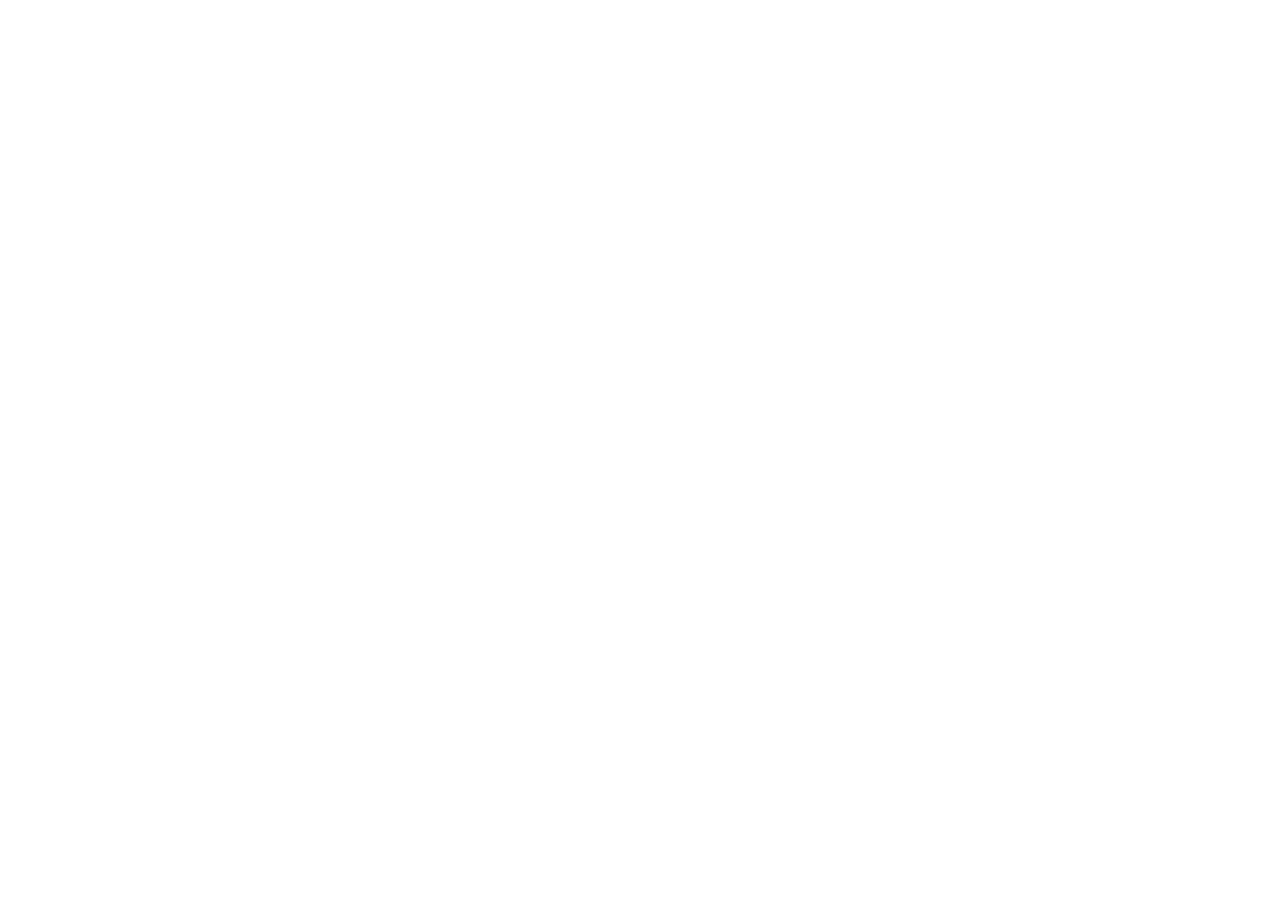
==== index.html @ 601cc95b "movi os arquivos de lugar" ====
<!DOCTYPE html>
<html lang="pt-BR">
<head>
  <meta charset="utf-8"/>
  <meta name="viewport" content="width=1280"/>
  <title>StudyMind — Dashboard</title>
  <link rel="stylesheet" href="css/base.css"/>
</head>
<body>
<div id="app" class="app"></div>
<div id="toast-container"></div>

<script src="js/shared.js"></script>
<script>
// ── Render ───────────────────────────────────────────────────
function render() {
  const s = State;
  const pending = s.tasks.filter(t => !t.done).length;

  document.getElementById('app').innerHTML = `
    ${buildSidebar('dashboard')}
    <div>
      ${buildTopbar('Workspace','Dashboard')}
      <main class="main page-enter">

        <!-- HERO -->
        <section class="hero">
          <div class="hero-inner">
            <div>
              <span class="hero-eyebrow">${icon('sparkles',12)} AI-powered personalized learning</span>
              <h1 class="hero-title">Your <b>Study Roadmap</b></h1>
              <p class="hero-sub">Today's plan is calibrated to your weakest topics from the last 7 days. Stay on the path — you're 8 days from your ENEM target.</p>
              <div class="row" style="gap:10px;margin-top:24px">
                <button class="btn btn--primary" onclick="showToast('Session started!')">
                  ${icon('play',14)} Start today's session
                </button>
                <a href="pages/roadmap.html" class="btn btn--secondary">
                  ${icon('route',14)} View full roadmap
                </a>
              </div>
            </div>
            <div class="hero-today-card">
              <div class="hero-today-label">${icon('sparkles',12)} Generated for today</div>
              <div style="font-size:14px;color:var(--fg-1);font-weight:500;margin-bottom:4px">3 focused tasks · ~2h 15m</div>
              <div style="font-size:12px;color:var(--fg-3);margin-bottom:14px">Tuned to your last 5 quiz results</div>
              ${['Algebra — Quadratic functions review|45m|ind','Chemistry — Stoichiometry drills|50m|em','Portuguese — Reading comprehension|40m|ind']
                .map(r => { const [t,m,c] = r.split('|'); return `<div class="hero-task-row"><span class="htdot htdot--${c}"></span><span style="flex:1;color:var(--fg-1)">${t}</span><span style="font-family:var(--font-mono);font-size:11px;color:var(--fg-4)">${m}</span></div>`; }).join('')}
            </div>
          </div>
        </section>

        <!-- STATS -->
        <section class="section">
          <div class="grid-stats">
            <div class="card stat card--hover">
              <div class="stat__head">
                <div class="stat__icon stat__icon--am">${icon('flame',16)}</div>
                <span class="stat__delta">↑ +3</span>
              </div>
              <div class="stat__label">Study streak</div>
              <div class="stat__value">12<span class="stat__value-unit"> days</span></div>
              <div class="stat__sub">Personal best: 18 days</div>
            </div>
            <div class="card stat card--hover">
              <div class="stat__head">
                <div class="stat__icon stat__icon--em">${icon('check-circle',16)}</div>
                <span class="stat__delta">↑ +22</span>
              </div>
              <div class="stat__label">Tasks completed</div>
              <div class="stat__value">148</div>
              <div class="stat__sub">This month · target 180</div>
            </div>
            <div class="card stat card--hover">
              <div class="stat__head">
                <div class="stat__icon">${icon('target',16)}</div>
                <span class="stat__delta">↑ +4.2%</span>
              </div>
              <div class="stat__label">Accuracy</div>
              <div class="stat__value">76<span class="stat__value-unit">%</span></div>
              <div class="stat__sub">Last 7 days, all subjects</div>
            </div>
            <div class="card stat card--hover">
              <div class="stat__head">
                <div class="stat__icon stat__icon--rs">${icon('alert',16)}</div>
                <span class="stat__delta stat__delta--down">↓ -8%</span>
              </div>
              <div class="stat__label">Weakest subject</div>
              <div class="stat__value" style="font-size:22px">Chem</div>
              <div class="stat__sub">Stoichiometry · 54% accuracy</div>
            </div>
          </div>
        </section>

        <!-- ROADMAP PREVIEW -->
        <section class="section">
          <div class="card card--padded">
            <div class="card__header">
              <div>
                <div class="card__title">${icon('route',16)} Roadmap progress</div>
                <div class="card__sub">By subject · ENEM 2026 prep · updated 2h ago</div>
              </div>
              <a href="pages/roadmap.html" class="btn btn--ghost btn--sm">View all ${icon('arrow-right',12)}</a>
            </div>
            ${buildRoadmapRows(s.subjects)}
          </div>
        </section>

        <!-- PERF + BREAKDOWN -->
        <section class="section">
          <div class="grid-2">
            <div class="card card--padded">
              <div class="card__header">
                <div>
                  <div class="card__title">${icon('trending',16)} Performance over time</div>
                  <div class="card__sub">Last 7 days · accuracy & daily target completion</div>
                </div>
                <div class="row">
                  <button class="btn btn--secondary btn--sm">7d</button>
                  <button class="btn btn--ghost btn--sm">30d</button>
                  <button class="btn btn--ghost btn--sm">90d</button>
                </div>
              </div>
              <div style="height:220px;margin-top:8px">${buildPerfChart(s.performance.labels, s.performance.accuracy, s.performance.tasks)}</div>
              <div style="display:flex;gap:16px;margin-top:12px;padding-top:12px;border-top:1px solid var(--border-1)">
                <div style="display:flex;align-items:center;gap:6px;font-size:12px;color:var(--fg-3)"><span style="width:10px;height:10px;border-radius:3px;background:#818CF8;display:inline-block"></span>Accuracy %</div>
                <div style="display:flex;align-items:center;gap:6px;font-size:12px;color:var(--fg-3)"><span style="width:10px;height:10px;border-radius:3px;background:#34D399;display:inline-block"></span>Daily target %</div>
              </div>
            </div>
            <div class="card card--padded">
              <div class="card__header">
                <div>
                  <div class="card__title">${icon('bar-chart',16)} Accuracy by subject</div>
                  <div class="card__sub">Rolling 30-day average</div>
                </div>
              </div>
              <div style="display:flex;flex-direction:column;gap:10px">${buildSubjectBreakdown(s.subjects)}</div>
            </div>
          </div>
        </section>

        <!-- TASKS + AI -->
        <section class="section">
          <div class="grid-2">
            <div class="card card--padded">
              <div class="card__header">
                <div>
                  <div class="card__title">${icon('check-square',16)} Today's tasks</div>
                  <div class="card__sub">${pending} pending · ${s.tasks.length - pending} done</div>
                </div>
                <a href="pages/tasks.html" class="btn btn--secondary btn--sm">${icon('arrow-right',12)} See all</a>
              </div>
              <div id="task-list"></div>
            </div>
            <div class="card ai-panel card--padded">
              <div class="card__header">
                <div>
                  <div class="card__title" style="color:var(--fg-1)">${icon('sparkles',16)} AI insights</div>
                  <div class="card__sub">Generated from your last 7 days of activity</div>
                </div>
                <button class="btn btn--ghost btn--sm" onclick="showToast('Insights refreshed!')">Refresh ${icon('refresh-cw',12)}</button>
              </div>
              ${[
                { ico:'alert', text:'Focus more on Algebra — quadratic functions accuracy dropped to 58%.', meta:'Detected from 3 quizzes', action:'Open practice set' },
                { ico:'rotate-ccw', text:'Review Chemistry basics — stoichiometry needs a refresher.', meta:'Last reviewed 14 days ago', action:'Start review' },
                { ico:'zap', text:"You're 27% faster on Biology this week. Push the topic.", meta:'Trend: 7-day window', action:'Add advanced drills' },
              ].map(m => `
                <div class="ai-msg">
                  <div class="ai-msg__icon">${icon(m.ico,14)}</div>
                  <div class="ai-msg__body">
                    <div class="ai-msg__text">${m.text}</div>
                    <div class="ai-msg__meta"><b>StudyMind AI</b> · ${m.meta}</div>
                    <a class="ai-msg__action" onclick="showToast('Opening: ${m.action}')">${m.action} ${icon('arrow-right',12)}</a>
                  </div>
                </div>`).join('')}
            </div>
          </div>
        </section>

        ${buildTechStrip()}
      </main>
    </div>`;

  renderTasks();
}

function renderTasks() {
  const pLabel = { high:'High', med:'Medium', low:'Low' };
  const tasks = State.tasks.slice(0, 5);
  document.getElementById('task-list').innerHTML = tasks.map(t => `
    <div class="task${t.done ? ' task--done':''}" onclick="toggleTask(${t.id})">
      <div class="task__check">${icon('check',10)}</div>
      <div>
        <div class="task__title">${t.title}</div>
        <div class="task__sub">${t.sub}</div>
      </div>
      <span class="badge badge--${t.priority === 'high' ? 'rose' : t.priority === 'med' ? 'amber' : 'muted'}">${pLabel[t.priority]}</span>
      <div class="task__time">${t.time}</div>
    </div>`).join('');
}

function toggleTask(id) {
  const t = State.tasks.find(t => t.id === id);
  if (t) {
    t.done = !t.done;
    showToast(t.done ? 'Task completed!' : 'Task reopened');
    renderTasks();
  }
}

render();
</script>

<style>
.hero {
  border-radius: var(--r-3xl); padding: 32px; position: relative; overflow: hidden;
  border: 1px solid rgba(99,102,241,0.18);
  background: radial-gradient(600px 300px at 100% 0%, rgba(99,102,241,0.18), transparent 60%),
              radial-gradient(500px 280px at 0% 100%, rgba(16,185,129,0.10), transparent 60%),
              linear-gradient(180deg,#141B33 0%,#0F1626 100%);
  box-shadow: var(--shadow-lg), var(--inner-card);
}
.hero::after {
  content:""; position:absolute; inset:0;
  background-image: var(--pattern-dots); background-size: var(--pattern-dots-size);
  opacity:0.5; pointer-events:none;
  mask-image: radial-gradient(ellipse at top right, black 0%, transparent 70%);
}
.hero-inner { position:relative; z-index:1; display:grid; grid-template-columns:1.4fr 1fr; gap:32px; align-items:center; }
.hero-eyebrow {
  display:inline-flex; align-items:center; gap:8px;
  font-size:12px; font-weight:500; color:var(--indigo-200);
  background:rgba(99,102,241,0.12); border:1px solid rgba(99,102,241,0.25);
  padding:6px 12px; border-radius:var(--r-pill); margin-bottom:16px;
}
.hero-eyebrow .icon { width:12px; height:12px; }
.hero-title { font-size:38px; font-weight:600; letter-spacing:-0.025em; color:var(--fg-1); line-height:1.1; margin:0 0 12px; }
.hero-title b { background:linear-gradient(135deg,#818CF8 0%,#34D399 100%); -webkit-background-clip:text; background-clip:text; color:transparent; }
.hero-sub { font-size:15px; color:var(--fg-3); max-width:500px; }
.hero-today-card {
  background:rgba(11,15,26,0.55); backdrop-filter:blur(12px);
  border:1px solid var(--border-2); border-radius:var(--r-xl); padding:18px; position:relative;
}
.hero-today-label { display:flex; align-items:center; gap:8px; font-size:11px; font-weight:600; letter-spacing:0.1em; text-transform:uppercase; color:var(--indigo-400); margin-bottom:12px; }
.hero-today-label .icon { width:12px; height:12px; }
.hero-task-row { display:flex; align-items:center; gap:10px; padding:10px 12px; border-radius:10px; background:rgba(255,255,255,0.02); border:1px solid var(--border-1); font-size:13px; margin-bottom:6px; }
.hero-task-row:last-child { margin-bottom:0; }
.htdot { width:6px; height:6px; border-radius:50%; flex-shrink:0; }
.htdot--ind { background:var(--indigo-500); box-shadow:0 0 8px var(--indigo-glow); }
.htdot--em  { background:var(--emerald-500); box-shadow:0 0 8px var(--emerald-glow); }
</style>
</body>
</html>
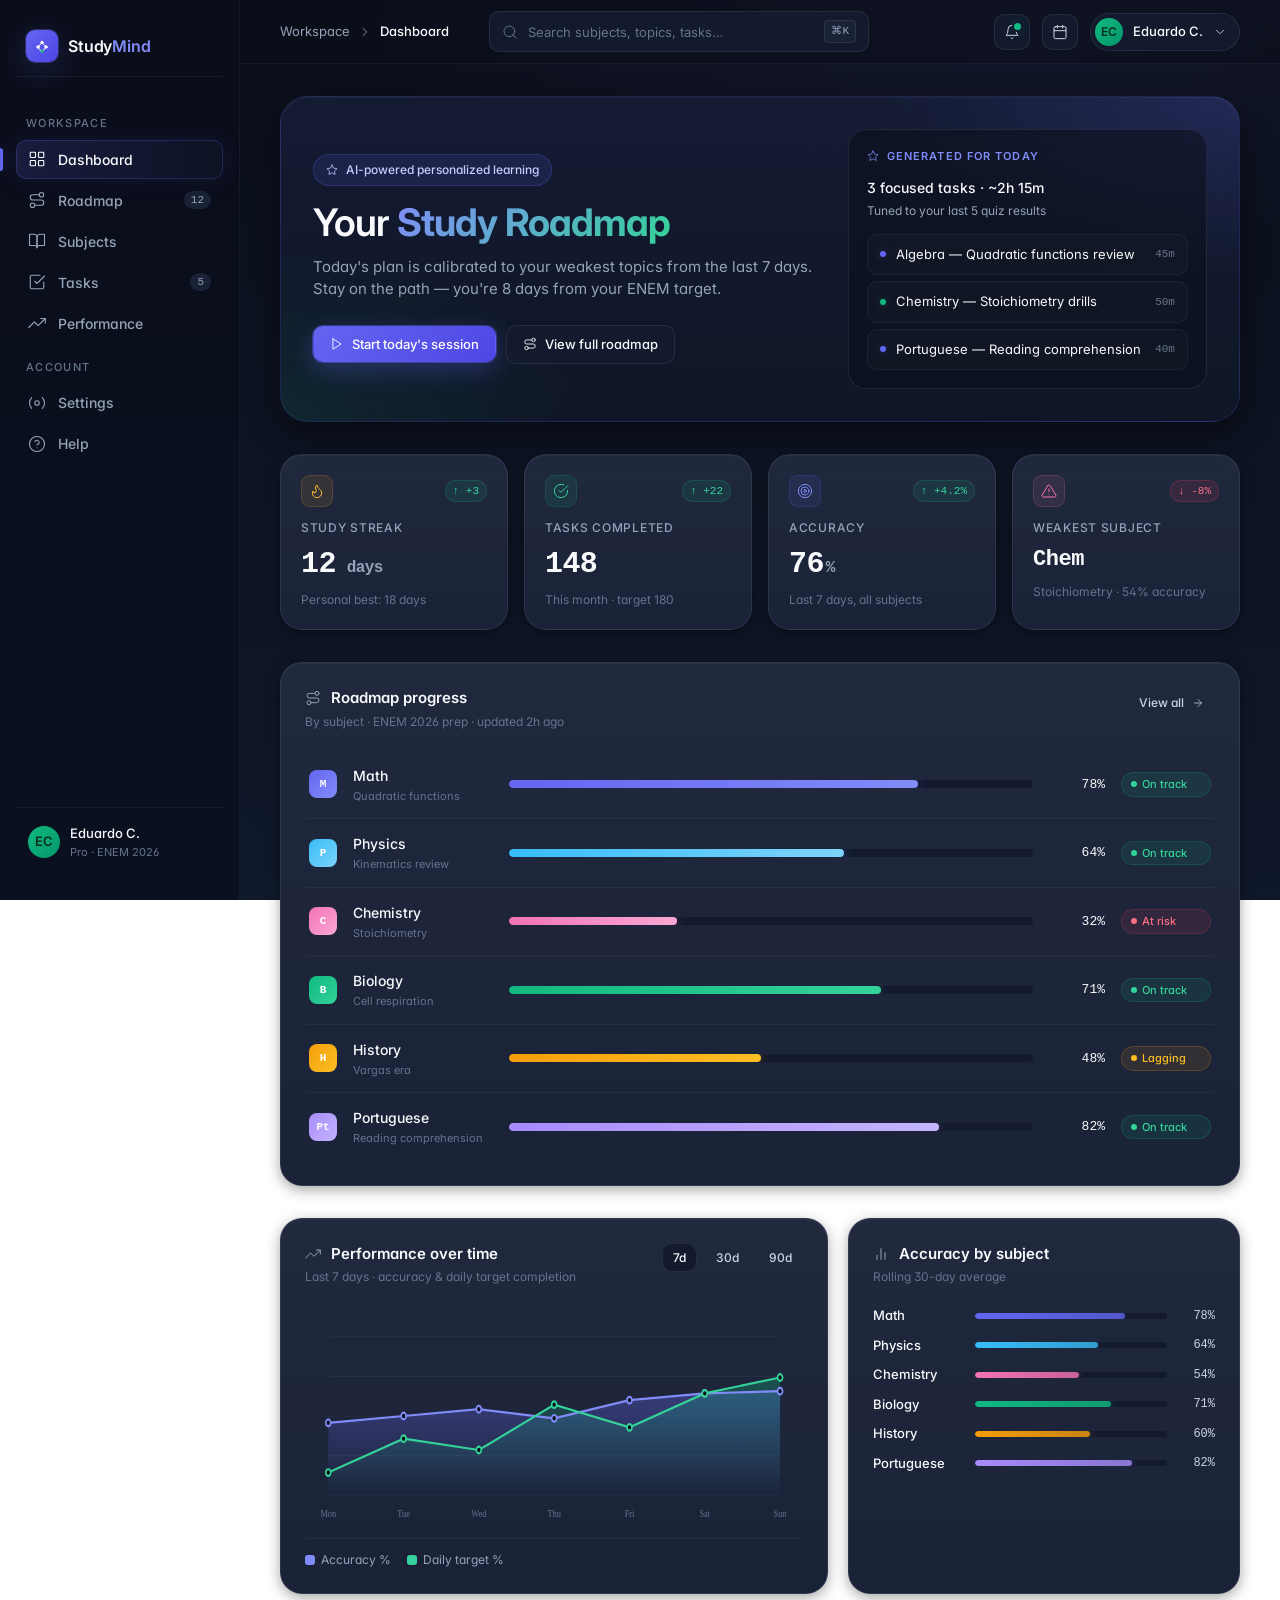
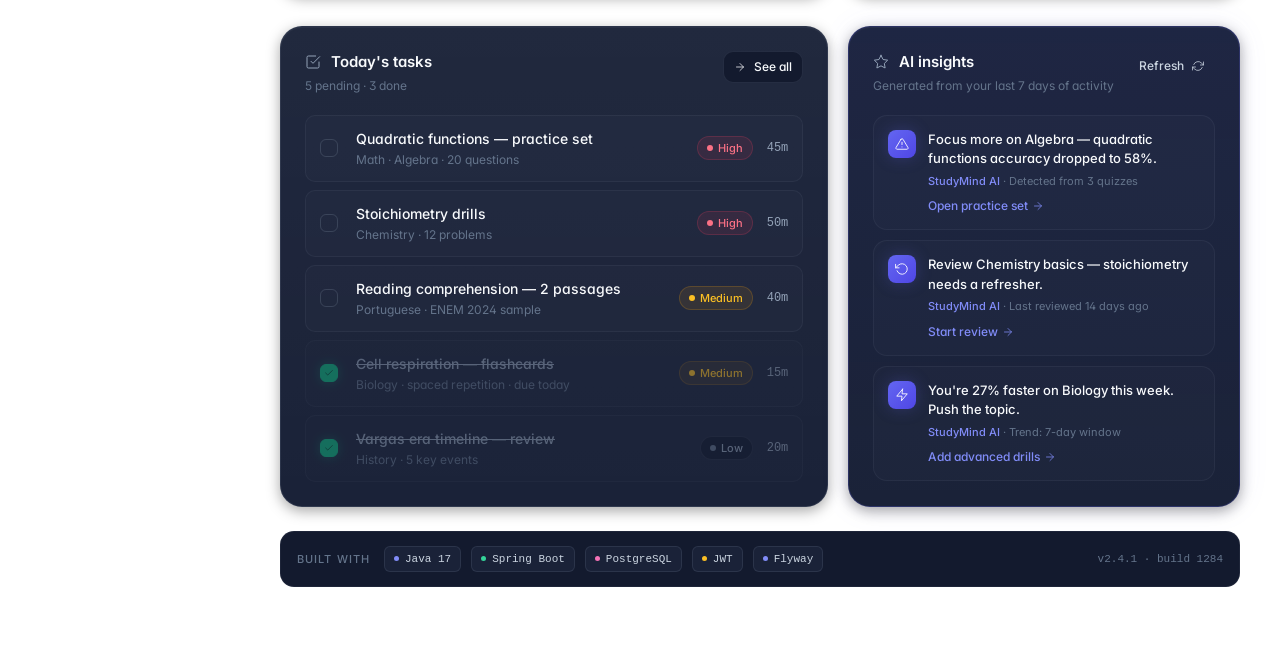
==== commit e24a5d9f: "deixei responsivo" ====
--- a/index.html
+++ b/index.html
@@ -2,9 +2,10 @@
 <html lang="pt-BR">
 <head>
   <meta charset="utf-8"/>
-  <meta name="viewport" content="width=1280"/>
+  <meta name="viewport" content="width=device-width, initial-scale=1.0"/>
   <title>StudyMind — Dashboard</title>
   <link rel="stylesheet" href="css/base.css"/>
+  <link rel="stylesheet" href="css/responsive.css"/>
 </head>
 <body>
 <div id="app" class="app"></div>
@@ -208,6 +209,7 @@
 }
 
 render();
+initDrawer();
 </script>
 
 <style>
--- a/css/base.css
+++ b/css/base.css
@@ -0,0 +1,608 @@
+@import "./tokens.css";
+
+*, *::before, *::after { box-sizing: border-box; margin: 0; padding: 0; }
+
+html, body {
+  background: var(--grad-page);
+  background-attachment: fixed;
+  min-height: 100vh;
+  color: var(--fg-2);
+  font-family: var(--font-sans);
+  font-size: var(--fs-base);
+  line-height: var(--lh-normal);
+  -webkit-font-smoothing: antialiased;
+  font-feature-settings: "cv11","ss01";
+}
+
+/* ── App shell ─────────────────────────────────────────── */
+.app {
+  display: grid;
+  grid-template-columns: 240px 1fr;
+  min-height: 100vh;
+}
+
+/* ── Sidebar ────────────────────────────────────────────── */
+.sidebar {
+  background: linear-gradient(180deg, #0A0E1A 0%, #0B1020 100%);
+  border-right: 1px solid var(--border-1);
+  padding: var(--sp-6) var(--sp-4);
+  display: flex;
+  flex-direction: column;
+  gap: var(--sp-6);
+  position: sticky;
+  top: 0;
+  height: 100vh;
+  overflow-y: auto;
+  scrollbar-width: none;
+}
+.sidebar::-webkit-scrollbar { display: none; }
+
+.sidebar__logo {
+  display: flex;
+  align-items: center;
+  gap: 10px;
+  padding: 6px 10px 14px;
+  border-bottom: 1px solid var(--border-1);
+}
+.sidebar__logo-mark {
+  width: 32px; height: 32px;
+  border-radius: 9px;
+  background: var(--grad-indigo);
+  display: grid; place-items: center;
+  box-shadow: var(--glow-indigo);
+  flex-shrink: 0;
+}
+.sidebar__logo-text {
+  font-weight: 600;
+  color: var(--fg-1);
+  font-size: 16px;
+  letter-spacing: -0.01em;
+}
+.sidebar__logo-text span { color: var(--indigo-400); }
+
+.nav { display: flex; flex-direction: column; gap: 2px; }
+.nav__section-label {
+  font-size: 11px;
+  font-weight: 500;
+  letter-spacing: 0.12em;
+  color: var(--fg-4);
+  text-transform: uppercase;
+  padding: 14px 10px 6px;
+}
+.nav__item {
+  display: flex;
+  align-items: center;
+  gap: 12px;
+  padding: 9px 12px;
+  border-radius: var(--r-md);
+  color: var(--fg-3);
+  font-size: var(--fs-base);
+  font-weight: 500;
+  cursor: pointer;
+  transition: all var(--dur-base) var(--ease-out);
+  text-decoration: none;
+  position: relative;
+  user-select: none;
+}
+.nav__item:hover { background: rgba(99,102,241,0.06); color: var(--fg-1); }
+.nav__item.active {
+  background: linear-gradient(90deg, rgba(99,102,241,0.16) 0%, rgba(99,102,241,0.04) 100%);
+  color: var(--fg-1);
+  box-shadow: inset 0 0 0 1px rgba(99,102,241,0.25), 0 0 24px rgba(99,102,241,0.10);
+}
+.nav__item.active::before {
+  content: "";
+  position: absolute; left: -16px; top: 8px; bottom: 8px;
+  width: 3px; border-radius: 0 3px 3px 0;
+  background: var(--indigo-500);
+  box-shadow: 0 0 12px var(--indigo-glow);
+}
+.nav__item .icon { width: 18px; height: 18px; flex-shrink: 0; }
+.nav__badge {
+  margin-left: auto;
+  font-family: var(--font-mono);
+  font-size: 11px;
+  background: var(--bg-4);
+  color: var(--fg-3);
+  padding: 1px 7px;
+  border-radius: var(--r-pill);
+}
+
+.sidebar__footer {
+  margin-top: auto;
+  padding: var(--sp-4) 12px;
+  border-top: 1px solid var(--border-1);
+  display: flex;
+  align-items: center;
+  gap: 10px;
+}
+.sidebar__avatar {
+  width: 32px; height: 32px;
+  border-radius: var(--r-pill);
+  background: var(--grad-emerald);
+  display: grid; place-items: center;
+  font-weight: 600; color: #042F1F; font-size: 13px;
+  flex-shrink: 0;
+}
+.sidebar__user-name { font-size: 13px; color: var(--fg-1); font-weight: 500; }
+.sidebar__user-plan { font-size: 11px; color: var(--fg-4); }
+
+/* ── Topbar ─────────────────────────────────────────────── */
+.topbar {
+  position: sticky; top: 0; z-index: 100;
+  height: 64px;
+  display: flex;
+  align-items: center;
+  gap: var(--sp-4);
+  padding: 0 var(--sp-10);
+  background: rgba(11,15,26,0.55);
+  backdrop-filter: blur(16px);
+  -webkit-backdrop-filter: blur(16px);
+  border-bottom: 1px solid var(--border-1);
+}
+.topbar__breadcrumb {
+  font-size: var(--fs-sm);
+  color: var(--fg-3);
+  display: flex; align-items: center; gap: 8px;
+}
+.topbar__breadcrumb b { color: var(--fg-1); font-weight: 500; }
+.topbar__search {
+  flex: 1; max-width: 380px;
+  margin-left: var(--sp-6);
+  display: flex; align-items: center; gap: 10px;
+  padding: 8px 12px;
+  background: var(--bg-3);
+  border: 1px solid var(--border-2);
+  border-radius: var(--r-md);
+  color: var(--fg-4);
+  font-size: var(--fs-sm);
+  transition: all var(--dur-base) var(--ease-out);
+}
+.topbar__search:focus-within {
+  border-color: var(--indigo-500);
+  box-shadow: 0 0 0 3px var(--indigo-glow);
+}
+.topbar__search input {
+  background: transparent; border: 0; outline: 0;
+  color: var(--fg-1); font-size: var(--fs-sm); flex: 1;
+  font-family: inherit;
+}
+.topbar__search input::placeholder { color: var(--fg-4); }
+.topbar__search .icon { width: 16px; height: 16px; color: var(--fg-4); }
+.topbar__actions { margin-left: auto; display: flex; align-items: center; gap: 12px; }
+.topbar__icon-btn {
+  width: 36px; height: 36px;
+  display: grid; place-items: center;
+  background: var(--bg-3);
+  border: 1px solid var(--border-2);
+  border-radius: var(--r-md);
+  color: var(--fg-2);
+  cursor: pointer;
+  transition: all var(--dur-base) var(--ease-out);
+  position: relative;
+}
+.topbar__icon-btn:hover { background: var(--bg-4); border-color: var(--border-3); color: var(--fg-1); }
+.topbar__icon-btn .icon { width: 16px; height: 16px; }
+.notif-dot {
+  position: absolute; top: 8px; right: 8px;
+  width: 7px; height: 7px;
+  border-radius: var(--r-pill);
+  background: var(--emerald-500);
+  box-shadow: 0 0 0 2px var(--bg-3), 0 0 8px var(--emerald-glow);
+}
+.topbar__user {
+  display: flex; align-items: center; gap: 10px;
+  padding: 4px 12px 4px 4px;
+  background: var(--bg-3);
+  border: 1px solid var(--border-2);
+  border-radius: var(--r-pill);
+  cursor: pointer;
+  transition: all var(--dur-base) var(--ease-out);
+}
+.topbar__user:hover { background: var(--bg-4); border-color: var(--border-3); }
+.topbar__user-avatar {
+  width: 28px; height: 28px; border-radius: var(--r-pill);
+  background: var(--grad-emerald);
+  display: grid; place-items: center;
+  color: #042F1F; font-weight: 600; font-size: 12px;
+}
+.topbar__user-name { font-size: var(--fs-sm); color: var(--fg-1); font-weight: 500; }
+
+/* ── Main content ───────────────────────────────────────── */
+.main {
+  padding: var(--sp-8) var(--sp-10) 80px;
+  max-width: 1320px;
+  width: 100%;
+  margin: 0 auto;
+}
+
+/* ── Card primitive ─────────────────────────────────────── */
+.card {
+  background: var(--bg-4);
+  background-image: var(--grad-card);
+  border: 1px solid var(--border-2);
+  border-radius: var(--r-2xl);
+  box-shadow: var(--shadow-md), var(--inner-card);
+  transition: all var(--dur-base) var(--ease-out);
+}
+.card--padded { padding: var(--sp-6); }
+.card--hover:hover { border-color: var(--border-3); box-shadow: var(--shadow-lg), var(--inner-card); }
+.card__header {
+  display: flex; align-items: flex-start;
+  justify-content: space-between;
+  margin-bottom: var(--sp-5);
+}
+.card__title {
+  font-size: var(--fs-md);
+  font-weight: 600;
+  color: var(--fg-1);
+  display: flex; align-items: center; gap: 10px;
+}
+.card__title .icon { width: 16px; height: 16px; color: var(--fg-3); }
+.card__sub { font-size: var(--fs-xs); color: var(--fg-4); margin-top: 3px; }
+
+/* ── Buttons ────────────────────────────────────────────── */
+.btn {
+  display: inline-flex; align-items: center; gap: 8px;
+  padding: 9px 16px;
+  font-size: var(--fs-sm); font-weight: 500;
+  border-radius: var(--r-md);
+  border: 1px solid transparent;
+  cursor: pointer;
+  font-family: inherit;
+  transition: all var(--dur-base) var(--ease-out);
+  text-decoration: none;
+  white-space: nowrap;
+}
+.btn .icon { width: 14px; height: 14px; }
+.btn--primary {
+  background: var(--grad-indigo); color: #fff;
+  box-shadow: 0 0 0 1px rgba(99,102,241,0.4), 0 8px 24px rgba(99,102,241,0.30);
+}
+.btn--primary:hover { box-shadow: 0 0 0 1px rgba(99,102,241,0.5), 0 8px 32px rgba(99,102,241,0.45); }
+.btn--secondary { background: var(--bg-3); color: var(--fg-1); border-color: var(--border-2); }
+.btn--secondary:hover { background: var(--bg-4); border-color: var(--border-3); }
+.btn--ghost { background: transparent; color: var(--fg-2); }
+.btn--ghost:hover { background: var(--bg-3); color: var(--fg-1); }
+.btn--danger { background: rgba(239,68,68,0.12); color: #FB7185; border-color: rgba(239,68,68,0.25); }
+.btn--danger:hover { background: rgba(239,68,68,0.20); }
+.btn--sm { padding: 6px 10px; font-size: var(--fs-xs); }
+.btn--sm .icon { width: 12px; height: 12px; }
+.btn--icon { padding: 8px; }
+
+/* ── Badge / pill ───────────────────────────────────────── */
+.badge {
+  display: inline-flex; align-items: center; gap: 5px;
+  font-size: 11px; font-weight: 500;
+  padding: 3px 9px; border-radius: var(--r-pill);
+}
+.badge::before { content:""; width:6px; height:6px; border-radius:50%; }
+.badge--indigo  { color: var(--indigo-400); background: rgba(99,102,241,0.10); border: 1px solid rgba(99,102,241,0.20); }
+.badge--indigo::before  { background: var(--indigo-400); }
+.badge--emerald { color: var(--emerald-400); background: rgba(16,185,129,0.10); border: 1px solid rgba(16,185,129,0.20); }
+.badge--emerald::before { background: var(--emerald-400); }
+.badge--amber   { color: #FBBF24; background: rgba(245,158,11,0.10); border: 1px solid rgba(245,158,11,0.20); }
+.badge--amber::before   { background: #FBBF24; }
+.badge--rose    { color: #FB7185; background: rgba(244,63,94,0.10); border: 1px solid rgba(244,63,94,0.20); }
+.badge--rose::before    { background: #FB7185; }
+.badge--sky     { color: #7DD3FC; background: rgba(56,189,248,0.10); border: 1px solid rgba(56,189,248,0.20); }
+.badge--violet  { color: #C4B5FD; background: rgba(167,139,250,0.10); border: 1px solid rgba(167,139,250,0.20); }
+.badge--muted   { color: var(--fg-3); background: var(--bg-3); border: 1px solid var(--border-2); }
+.badge--muted::before { background: var(--fg-4); }
+
+/* ── Form elements ──────────────────────────────────────── */
+.form-group { display: flex; flex-direction: column; gap: 6px; }
+.form-label { font-size: var(--fs-xs); font-weight: 500; color: var(--fg-3); letter-spacing: var(--tracking-caps); text-transform: uppercase; }
+.form-input {
+  padding: 10px 14px;
+  background: var(--bg-3);
+  border: 1px solid var(--border-2);
+  border-radius: var(--r-md);
+  color: var(--fg-1);
+  font-size: var(--fs-base);
+  font-family: inherit;
+  outline: none;
+  transition: all var(--dur-base) var(--ease-out);
+  width: 100%;
+}
+.form-input::placeholder { color: var(--fg-4); }
+.form-input:focus { border-color: var(--indigo-500); box-shadow: 0 0 0 3px rgba(99,102,241,0.18); }
+.form-input:disabled { opacity: 0.5; cursor: not-allowed; }
+select.form-input { cursor: pointer; }
+select.form-input option { background: var(--bg-3); }
+
+/* ── Section ────────────────────────────────────────────── */
+.section { margin-top: var(--sp-8); }
+.section__head {
+  display: flex; align-items: flex-end;
+  justify-content: space-between;
+  margin-bottom: var(--sp-4);
+}
+.section__title {
+  font-size: 18px; font-weight: 600;
+  color: var(--fg-1); letter-spacing: -0.01em;
+  display: flex; align-items: center; gap: 10px;
+}
+.section__title .icon { width: 16px; height: 16px; color: var(--fg-3); }
+.section__sub { font-size: var(--fs-sm); color: var(--fg-4); margin-top: 2px; }
+
+/* ── Grid helpers ───────────────────────────────────────── */
+.grid-2  { display: grid; grid-template-columns: 1.4fr 1fr;      gap: 20px; }
+.grid-2e { display: grid; grid-template-columns: 1fr 1fr;         gap: 20px; }
+.grid-3  { display: grid; grid-template-columns: repeat(3,1fr);   gap: 20px; }
+.grid-4  { display: grid; grid-template-columns: repeat(4,1fr);   gap: 16px; }
+.grid-stats { display: grid; grid-template-columns: repeat(4,1fr); gap: 16px; }
+
+/* ── Stat card ──────────────────────────────────────────── */
+.stat { padding: 20px; display: flex; flex-direction: column; gap: 12px; }
+.stat__head { display: flex; align-items: center; justify-content: space-between; }
+.stat__icon {
+  width: 32px; height: 32px;
+  display: grid; place-items: center;
+  border-radius: 9px;
+  background: rgba(99,102,241,0.10);
+  color: var(--indigo-400);
+  border: 1px solid rgba(99,102,241,0.18);
+}
+.stat__icon .icon { width: 16px; height: 16px; }
+.stat__icon--em { background: rgba(16,185,129,0.10); color: var(--emerald-400); border-color: rgba(16,185,129,0.18); }
+.stat__icon--am { background: rgba(245,158,11,0.10); color: #FBBF24; border-color: rgba(245,158,11,0.18); }
+.stat__icon--rs { background: rgba(244,114,182,0.10); color: #F472B6; border-color: rgba(244,114,182,0.18); }
+.stat__icon--sky{ background: rgba(56,189,248,0.10); color: #7DD3FC; border-color: rgba(56,189,248,0.18); }
+.stat__delta {
+  display: inline-flex; align-items: center; gap: 4px;
+  font-family: var(--font-mono); font-size: 11px; font-weight: 500;
+  color: var(--emerald-400);
+  padding: 2px 7px; border-radius: var(--r-pill);
+  background: rgba(16,185,129,0.10);
+  border: 1px solid rgba(16,185,129,0.20);
+}
+.stat__delta--down { color: #FB7185; background: rgba(244,63,94,0.10); border-color: rgba(244,63,94,0.20); }
+.stat__label { font-size: var(--fs-xs); font-weight: 500; color: var(--fg-3); text-transform: uppercase; letter-spacing: 0.06em; }
+.stat__value { font-family: var(--font-mono); font-size: 30px; font-weight: 600; color: var(--fg-1); letter-spacing: -0.02em; line-height: 1; }
+.stat__value-unit { font-size: 16px; color: var(--fg-3); margin-left: 2px; }
+.stat__sub { font-size: var(--fs-xs); color: var(--fg-4); }
+
+/* ── Progress bar ───────────────────────────────────────── */
+.progress-bar {
+  height: 8px; background: var(--bg-3);
+  border-radius: var(--r-pill); overflow: hidden;
+  position: relative;
+}
+.progress-bar__fill {
+  position: absolute; inset: 0;
+  border-radius: var(--r-pill);
+  background: var(--grad-indigo);
+  transition: width 600ms var(--ease-out);
+}
+
+/* ── Roadmap rows ───────────────────────────────────────── */
+.roadmap__row {
+  display: grid;
+  grid-template-columns: 28px 140px 1fr 56px 90px;
+  align-items: center;
+  gap: 16px;
+  padding: 14px 4px;
+  border-bottom: 1px solid var(--border-1);
+  transition: background var(--dur-base) var(--ease-out);
+}
+.roadmap__row:last-child { border-bottom: 0; }
+.roadmap__row:hover { background: rgba(255,255,255,0.015); border-radius: var(--r-md); }
+.roadmap__icon {
+  width: 28px; height: 28px; border-radius: 8px;
+  display: grid; place-items: center;
+  font-family: var(--font-mono); font-weight: 600; font-size: 11px; color: #fff;
+  flex-shrink: 0;
+}
+.roadmap__name  { color: var(--fg-1); font-size: var(--fs-base); font-weight: 500; }
+.roadmap__topic { color: var(--fg-4); font-size: 11px; margin-top: 2px; }
+.roadmap__pct   { font-family: var(--font-mono); font-size: var(--fs-sm); color: var(--fg-1); font-weight: 500; text-align: right; }
+
+/* ── Subject bar ─────────────────────────────────────────── */
+.subj-row  { display: flex; align-items: center; gap: 12px; font-size: var(--fs-sm); }
+.subj-name { color: var(--fg-1); width: 90px; font-weight: 500; }
+.subj-bar  { flex: 1; height: 6px; border-radius: var(--r-pill); background: var(--bg-3); overflow: hidden; }
+.subj-bar i{ display: block; height: 100%; border-radius: var(--r-pill); transition: width 700ms var(--ease-out); }
+.subj-pct  { font-family: var(--font-mono); font-size: var(--fs-xs); color: var(--fg-2); width: 36px; text-align: right; }
+
+/* ── AI panel ───────────────────────────────────────────── */
+.ai-panel {
+  position: relative;
+  background: linear-gradient(180deg, rgba(99,102,241,0.06) 0%, rgba(11,15,26,0) 100%), var(--bg-4);
+  border: 1px solid rgba(99,102,241,0.22);
+  box-shadow: var(--shadow-md), var(--inner-card), 0 0 32px rgba(99,102,241,0.08);
+}
+.ai-msg {
+  display: flex; gap: 12px;
+  padding: 14px;
+  border: 1px solid var(--border-1);
+  border-radius: var(--r-lg);
+  background: rgba(255,255,255,0.015);
+  margin-bottom: 10px;
+}
+.ai-msg:last-child { margin-bottom: 0; }
+.ai-msg__icon {
+  width: 28px; height: 28px; flex-shrink: 0;
+  border-radius: 8px;
+  display: grid; place-items: center;
+  background: var(--grad-indigo);
+  box-shadow: 0 0 16px rgba(99,102,241,0.25);
+  color: #fff;
+}
+.ai-msg__icon .icon { width: 14px; height: 14px; }
+.ai-msg__body { flex: 1; }
+.ai-msg__text { color: var(--fg-1); font-size: var(--fs-sm); font-weight: 500; line-height: 1.5; }
+.ai-msg__meta { color: var(--fg-4); font-size: 11px; margin-top: 4px; }
+.ai-msg__meta b { color: var(--indigo-400); font-weight: 500; }
+.ai-msg__action {
+  font-size: var(--fs-xs); color: var(--indigo-400);
+  text-decoration: none;
+  display: inline-flex; align-items: center; gap: 4px;
+  margin-top: 8px; font-weight: 500; cursor: pointer;
+}
+.ai-msg__action:hover { color: var(--indigo-200); }
+.ai-msg__action .icon { width: 12px; height: 12px; }
+
+/* ── Task item ───────────────────────────────────────────── */
+.task {
+  display: grid;
+  grid-template-columns: 22px 1fr auto auto;
+  align-items: center;
+  gap: 14px;
+  padding: 12px 14px;
+  border-radius: var(--r-md);
+  border: 1px solid var(--border-1);
+  background: rgba(255,255,255,0.015);
+  margin-bottom: 8px;
+  transition: all var(--dur-base) var(--ease-out);
+  cursor: pointer;
+}
+.task:last-child { margin-bottom: 0; }
+.task:hover { border-color: var(--border-3); background: rgba(255,255,255,0.025); }
+.task--done { opacity: 0.5; }
+.task--done .task__title { text-decoration: line-through; color: var(--fg-3); }
+.task__check {
+  width: 18px; height: 18px; border-radius: 6px;
+  border: 1.5px solid var(--border-3);
+  display: grid; place-items: center;
+  transition: all var(--dur-fast) var(--ease-out);
+  flex-shrink: 0;
+}
+.task--done .task__check {
+  background: var(--emerald-500);
+  border-color: var(--emerald-500);
+  box-shadow: 0 0 12px var(--emerald-glow);
+}
+.task__check .icon { width: 10px; height: 10px; color: #042F1F; display: none; }
+.task--done .task__check .icon { display: block; }
+.task__title { color: var(--fg-1); font-size: var(--fs-base); font-weight: 500; }
+.task__sub   { color: var(--fg-4); font-size: var(--fs-xs); margin-top: 2px; }
+.task__time  { font-family: var(--font-mono); font-size: var(--fs-xs); color: var(--fg-3); }
+
+/* ── Tech strip ─────────────────────────────────────────── */
+.tech-strip {
+  display: flex; align-items: center; gap: 10px; flex-wrap: wrap;
+  padding: 14px 16px;
+  border-radius: var(--r-lg);
+  background: var(--bg-3);
+  border: 1px solid var(--border-1);
+  margin-top: var(--sp-6);
+}
+.tech-strip__label { font-size: 11px; color: var(--fg-4); text-transform: uppercase; letter-spacing: 0.1em; font-weight: 500; margin-right: 4px; }
+.tech-badge {
+  display: inline-flex; align-items: center; gap: 6px;
+  font-family: var(--font-mono); font-size: 11px; font-weight: 500;
+  padding: 4px 9px; border-radius: 6px;
+  background: var(--bg-4); border: 1px solid var(--border-2); color: var(--fg-2);
+}
+.tech-badge .bdot { width: 5px; height: 5px; border-radius: 50%; background: var(--indigo-400); }
+.tech-badge--em .bdot { background: var(--emerald-400); }
+.tech-badge--am .bdot { background: #FBBF24; }
+.tech-badge--rs .bdot { background: #F472B6; }
+
+/* ── Empty state ─────────────────────────────────────────── */
+.empty-state {
+  display: flex; flex-direction: column; align-items: center;
+  justify-content: center; gap: 12px;
+  padding: 48px 24px;
+  color: var(--fg-4);
+  text-align: center;
+}
+.empty-state .icon { width: 32px; height: 32px; opacity: 0.4; }
+.empty-state p { font-size: var(--fs-sm); }
+
+/* ── Toast ───────────────────────────────────────────────── */
+#toast-container {
+  position: fixed; bottom: 24px; right: 24px;
+  display: flex; flex-direction: column; gap: 10px;
+  z-index: 9999; pointer-events: none;
+}
+.toast {
+  display: flex; align-items: center; gap: 10px;
+  padding: 12px 16px;
+  background: var(--bg-5);
+  border: 1px solid var(--border-2);
+  border-radius: var(--r-lg);
+  box-shadow: var(--shadow-lg);
+  font-size: var(--fs-sm); color: var(--fg-1);
+  pointer-events: all;
+  animation: toastIn var(--dur-base) var(--ease-out);
+  min-width: 240px;
+}
+.toast--success { border-color: rgba(16,185,129,0.30); }
+.toast--error   { border-color: rgba(239,68,68,0.30); }
+.toast .icon { width: 16px; height: 16px; flex-shrink: 0; }
+@keyframes toastIn {
+  from { opacity: 0; transform: translateY(8px); }
+  to   { opacity: 1; transform: translateY(0); }
+}
+
+/* ── Modal ───────────────────────────────────────────────── */
+.modal-overlay {
+  position: fixed; inset: 0; z-index: 500;
+  background: rgba(7,10,18,0.75);
+  backdrop-filter: blur(6px);
+  display: flex; align-items: center; justify-content: center;
+  padding: 20px;
+  opacity: 0; pointer-events: none;
+  transition: opacity var(--dur-base) var(--ease-out);
+}
+.modal-overlay.open { opacity: 1; pointer-events: all; }
+.modal {
+  background: var(--bg-4);
+  border: 1px solid var(--border-2);
+  border-radius: var(--r-2xl);
+  box-shadow: var(--shadow-xl), var(--inner-card);
+  width: 100%; max-width: 480px;
+  padding: var(--sp-8);
+  transform: scale(0.96);
+  transition: transform var(--dur-base) var(--ease-out);
+}
+.modal-overlay.open .modal { transform: scale(1); }
+.modal__header {
+  display: flex; align-items: center; justify-content: space-between;
+  margin-bottom: var(--sp-6);
+}
+.modal__title { font-size: var(--fs-xl); font-weight: 600; color: var(--fg-1); letter-spacing: var(--tracking-tight); }
+.modal__close {
+  width: 32px; height: 32px;
+  display: grid; place-items: center;
+  background: var(--bg-3); border: 1px solid var(--border-2);
+  border-radius: var(--r-md); cursor: pointer; color: var(--fg-3);
+  transition: all var(--dur-base) var(--ease-out);
+}
+.modal__close:hover { background: var(--bg-5); color: var(--fg-1); }
+.modal__close .icon { width: 14px; height: 14px; }
+.modal__footer { display: flex; justify-content: flex-end; gap: 10px; margin-top: var(--sp-8); }
+
+/* ── Kbd ─────────────────────────────────────────────────── */
+.kbd {
+  font-family: var(--font-mono); font-size: 11px;
+  padding: 2px 6px; border-radius: 4px;
+  background: var(--bg-4); border: 1px solid var(--border-2); color: var(--fg-3);
+}
+
+/* ── Utility ─────────────────────────────────────────────── */
+.row    { display: flex; align-items: center; gap: 8px; }
+.col    { display: flex; flex-direction: column; gap: 8px; }
+.spacer { flex: 1; }
+.divider{ height: 1px; background: var(--border-1); margin: var(--sp-4) 0; }
+.text-muted { color: var(--fg-4); }
+.text-sm    { font-size: var(--fs-sm); }
+.mono       { font-family: var(--font-mono); }
+
+/* ── Lucide icon base ────────────────────────────────────── */
+.icon {
+  stroke: currentColor; fill: none;
+  stroke-width: 1.5; stroke-linecap: round; stroke-linejoin: round;
+  display: inline-block; flex-shrink: 0;
+}
+
+/* ── Page-level fade in ──────────────────────────────────── */
+.page-enter {
+  animation: fadeUp 300ms var(--ease-out) both;
+}
+@keyframes fadeUp {
+  from { opacity: 0; transform: translateY(12px); }
+  to   { opacity: 1; transform: translateY(0); }
+}
--- a/css/responsive.css
+++ b/css/responsive.css
@@ -0,0 +1,298 @@
+/* ═══════════════════════════════════════════════════════════
+   responsive.css — StudyMind responsive breakpoints
+   Breakpoints: 1100 | 900 | 768 | 480 | 360
+   ═══════════════════════════════════════════════════════════ */
+
+/* ── Hamburger button (hidden on desktop) ───────────────── */
+.topbar__hamburger {
+  display: none;
+  width: 36px; height: 36px;
+  align-items: center; justify-content: center;
+  background: var(--bg-3);
+  border: 1px solid var(--border-2);
+  border-radius: var(--r-md);
+  color: var(--fg-2);
+  cursor: pointer;
+  flex-shrink: 0;
+  transition: all var(--dur-base) var(--ease-out);
+}
+.topbar__hamburger:hover {
+  background: var(--bg-4);
+  border-color: var(--border-3);
+  color: var(--fg-1);
+}
+.topbar__hamburger .icon { width: 18px; height: 18px; }
+
+/* Overlay (hidden on desktop) */
+.sidebar-overlay { display: none; }
+
+/* ══════════════════════════════════════════════════════════
+   ≤1100px — Tablet landscape
+   ══════════════════════════════════════════════════════════ */
+@media (max-width: 1100px) {
+  .main {
+    padding: var(--sp-6) var(--sp-8) 60px;
+  }
+  .grid-4,
+  .grid-stats {
+    grid-template-columns: repeat(2, 1fr);
+  }
+}
+
+/* ══════════════════════════════════════════════════════════
+   ≤900px — Tablet portrait (sidebar drawer)
+   ══════════════════════════════════════════════════════════ */
+@media (max-width: 900px) {
+  /* App shell: single column, sidebar out of flow */
+  .app {
+    grid-template-columns: 1fr;
+  }
+
+  /* Sidebar becomes fixed off-canvas drawer */
+  .sidebar {
+    position: fixed;
+    left: 0; top: 0; bottom: 0;
+    z-index: 200;
+    width: 260px;
+    height: 100dvh;
+    transform: translateX(-100%);
+    transition: transform var(--dur-slow) var(--ease-out);
+  }
+  .sidebar.open {
+    transform: translateX(0);
+    box-shadow: var(--shadow-xl);
+  }
+
+  /* Dark overlay behind the drawer */
+  .sidebar-overlay {
+    display: block;
+    position: fixed; inset: 0;
+    background: rgba(7, 10, 18, 0.75);
+    backdrop-filter: blur(4px);
+    -webkit-backdrop-filter: blur(4px);
+    z-index: 199;
+    opacity: 0;
+    pointer-events: none;
+    transition: opacity var(--dur-base) var(--ease-out);
+  }
+  .sidebar-overlay.open {
+    opacity: 1;
+    pointer-events: all;
+  }
+
+  /* Hamburger visible */
+  .topbar__hamburger {
+    display: flex;
+  }
+
+  .topbar {
+    padding: 0 var(--sp-6);
+  }
+
+  .main {
+    padding: var(--sp-5) var(--sp-6) 60px;
+  }
+
+  /* Two-column grids collapse to single */
+  .grid-2,
+  .grid-2e {
+    grid-template-columns: 1fr;
+  }
+
+  /* Three-column grids → 2 */
+  .grid-3 {
+    grid-template-columns: repeat(2, 1fr);
+  }
+
+  /* Subjects layout stack */
+  .subj-layout {
+    grid-template-columns: 1fr !important;
+  }
+
+  /* Section head wraps on narrow screens */
+  .section__head {
+    flex-wrap: wrap;
+    gap: var(--sp-3);
+  }
+}
+
+/* ══════════════════════════════════════════════════════════
+   ≤768px — Tablet
+   ══════════════════════════════════════════════════════════ */
+@media (max-width: 768px) {
+  .grid-4,
+  .grid-stats {
+    grid-template-columns: repeat(2, 1fr);
+  }
+
+  .grid-3 {
+    grid-template-columns: repeat(2, 1fr);
+  }
+
+  .main {
+    padding: var(--sp-4) var(--sp-5) 60px;
+  }
+
+  .topbar {
+    padding: 0 var(--sp-5);
+    gap: var(--sp-3);
+  }
+
+  .topbar__search {
+    max-width: 220px;
+  }
+
+  /* Hide secondary topbar actions (bell, calendar) */
+  .topbar__icon-btn {
+    display: none;
+  }
+
+  /* Hero: stack vertically */
+  .hero-inner {
+    grid-template-columns: 1fr !important;
+  }
+
+  .hero-title {
+    font-size: 30px !important;
+  }
+
+  /* Roadmap timeline: horizontal scroll */
+  .rm-timeline-scroll {
+    overflow-x: auto;
+    -webkit-overflow-scrolling: touch;
+  }
+  .rm-grid,
+  .rm-subject-row {
+    min-width: 680px;
+  }
+
+  /* Filter bar: stack vertically */
+  .filter-bar {
+    flex-direction: column;
+    align-items: flex-start;
+    gap: 12px;
+  }
+}
+
+/* ══════════════════════════════════════════════════════════
+   ≤480px — Mobile large
+   ══════════════════════════════════════════════════════════ */
+@media (max-width: 480px) {
+  .grid-4,
+  .grid-stats,
+  .grid-3,
+  .grid-2,
+  .grid-2e {
+    grid-template-columns: 1fr;
+  }
+
+  .main {
+    padding: var(--sp-4) 16px 60px;
+  }
+
+  .topbar {
+    padding: 0 16px;
+    gap: var(--sp-2);
+  }
+
+  /* Only hamburger + user visible */
+  .topbar__breadcrumb,
+  .topbar__search {
+    display: none;
+  }
+
+  /* Hero */
+  .hero {
+    padding: 20px 16px !important;
+  }
+  .hero-inner {
+    gap: 20px !important;
+  }
+  .hero-title {
+    font-size: 26px !important;
+  }
+  .hero-sub {
+    font-size: 13px !important;
+  }
+  .hero-today-card {
+    display: none;
+  }
+
+  /* Section headings */
+  .section__title {
+    font-size: 16px;
+  }
+
+  /* Stat values: reduce slightly */
+  .stat__value {
+    font-size: 24px;
+  }
+
+  /* Roadmap rows: drop progress bar from grid */
+  .roadmap__row {
+    grid-template-columns: 28px 1fr 56px 90px;
+    gap: 10px;
+  }
+  .roadmap__row .progress-bar {
+    display: none;
+  }
+
+  /* Task items: drop time column */
+  .task {
+    grid-template-columns: 22px 1fr auto auto !important;
+  }
+  .task__time {
+    display: none;
+  }
+
+  /* Subjects layout */
+  .subj-layout {
+    grid-template-columns: 1fr !important;
+  }
+
+  /* Modal: full-width on mobile */
+  .modal {
+    padding: var(--sp-5);
+  }
+
+  /* Filter bar row: wrap selects */
+  .filter-bar > .row {
+    flex-wrap: wrap;
+  }
+}
+
+/* ══════════════════════════════════════════════════════════
+   ≤360px — Mobile small
+   ══════════════════════════════════════════════════════════ */
+@media (max-width: 360px) {
+  .main {
+    padding: 12px 12px 60px;
+  }
+
+  .topbar {
+    padding: 0 12px;
+  }
+
+  .hero {
+    padding: 16px 12px !important;
+  }
+  .hero-title {
+    font-size: 22px !important;
+  }
+
+  /* Stat */
+  .stat__value {
+    font-size: 20px;
+  }
+
+  /* Hide delta badges and nav counters */
+  .stat__delta,
+  .nav__badge {
+    display: none;
+  }
+
+  /* Smaller card padding */
+  .card--padded {
+    padding: var(--sp-4);
+  }
+}
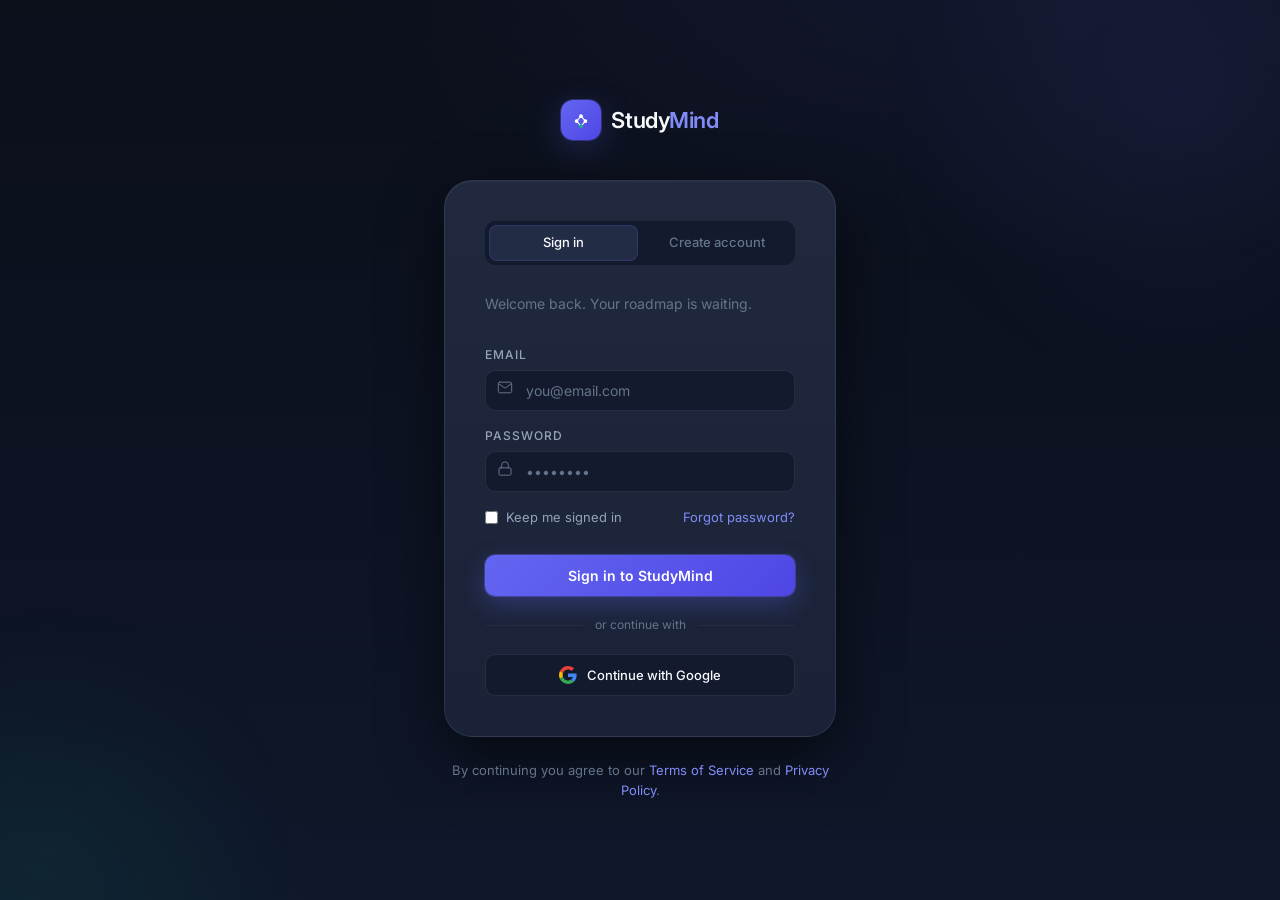
==== commit f96b34dc: "conectando com o bak" ====
--- a/index.html
+++ b/index.html
@@ -11,12 +11,53 @@
 <div id="app" class="app"></div>
 <div id="toast-container"></div>
 
+<script src="js/api.js"></script>
+<script src="js/auth.js"></script>
 <script src="js/shared.js"></script>
 <script>
+checkAuth();
+
 // ── Render ───────────────────────────────────────────────────
+// ── Dashboard data ──────────────────────────────────────────
+let _dashData   = null;
+let _recomData  = null;
+
 function render() {
   const s = State;
-  const pending = s.tasks.filter(t => !t.done).length;
+  const pending = s.tasks.filter(t => t.status !== 'CONCLUIDA' && t.status !== 'CANCELADA').length;
+
+  // Stats from dashboard API or fallback
+  const totalRespostas   = _dashData ? _dashData.totalRespostas   : '—';
+  const taxaAcerto       = _dashData ? Math.round(_dashData.taxaAcertoGeral * 100) + '%' : '—%';
+  const fraco            = _dashData && _dashData.topicosMaisFracos && _dashData.topicosMaisFracos[0]
+                             ? _dashData.topicosMaisFracos[0] : null;
+  const fracoNome        = fraco ? (fraco.topicoNome || fraco.nome || 'N/A') : '—';
+  const fracoMateria     = fraco ? (fraco.materiaNome || '') : '';
+  const fracoTaxa        = fraco ? Math.round((fraco.taxaAcerto || 0) * 100) + '%' : '—';
+
+  // AI insights from recommendation API or fallback
+  const motivacional = _recomData ? _recomData.mensagemMotivacional : '';
+  const dicas = _recomData && _recomData.dicasPraticas ? _recomData.dicasPraticas : [];
+  const prioritarios = _recomData && _recomData.topicosPrioritarios ? _recomData.topicosPrioritarios : [];
+
+  const aiInsights = [];
+  if (motivacional) {
+    aiInsights.push({ ico:'sparkles', text: motivacional, meta:'StudyMind AI · Motivação' });
+  }
+  prioritarios.slice(0, 2).forEach(t => {
+    aiInsights.push({ ico:'alert', text: `Priorize: ${t.topicoNome || t.nome} (${t.materiaNome || ''})`, meta:'Tópico prioritário' });
+  });
+  dicas.slice(0, 3 - aiInsights.length).forEach(d => {
+    aiInsights.push({ ico:'zap', text: d, meta:'Dica prática · StudyMind AI' });
+  });
+  // Fallback if no AI data
+  if (!aiInsights.length) {
+    aiInsights.push(
+      { ico:'alert',      text:'Focus on your weakest topics to boost accuracy.', meta:'StudyMind AI' },
+      { ico:'rotate-ccw', text:'Keep your study streak going — consistency is key.', meta:'StudyMind AI' },
+      { ico:'zap',        text:'Review completed tasks to consolidate learning.',   meta:'StudyMind AI' }
+    );
+  }
 
   document.getElementById('app').innerHTML = `
     ${buildSidebar('dashboard')}
@@ -30,7 +71,7 @@
             <div>
               <span class="hero-eyebrow">${icon('sparkles',12)} AI-powered personalized learning</span>
               <h1 class="hero-title">Your <b>Study Roadmap</b></h1>
-              <p class="hero-sub">Today's plan is calibrated to your weakest topics from the last 7 days. Stay on the path — you're 8 days from your ENEM target.</p>
+              <p class="hero-sub">Today's plan is calibrated to your weakest topics. Stay on the path — keep your streak alive!</p>
               <div class="row" style="gap:10px;margin-top:24px">
                 <button class="btn btn--primary" onclick="showToast('Session started!')">
                   ${icon('play',14)} Start today's session
@@ -42,10 +83,14 @@
             </div>
             <div class="hero-today-card">
               <div class="hero-today-label">${icon('sparkles',12)} Generated for today</div>
-              <div style="font-size:14px;color:var(--fg-1);font-weight:500;margin-bottom:4px">3 focused tasks · ~2h 15m</div>
-              <div style="font-size:12px;color:var(--fg-3);margin-bottom:14px">Tuned to your last 5 quiz results</div>
-              ${['Algebra — Quadratic functions review|45m|ind','Chemistry — Stoichiometry drills|50m|em','Portuguese — Reading comprehension|40m|ind']
-                .map(r => { const [t,m,c] = r.split('|'); return `<div class="hero-task-row"><span class="htdot htdot--${c}"></span><span style="flex:1;color:var(--fg-1)">${t}</span><span style="font-family:var(--font-mono);font-size:11px;color:var(--fg-4)">${m}</span></div>`; }).join('')}
+              <div style="font-size:14px;color:var(--fg-1);font-weight:500;margin-bottom:4px">${pending} pending tasks</div>
+              <div style="font-size:12px;color:var(--fg-3);margin-bottom:14px">Based on your performance data</div>
+              ${s.tasks.slice(0,3).map(t => `
+                <div class="hero-task-row">
+                  <span class="htdot htdot--ind"></span>
+                  <span style="flex:1;color:var(--fg-1)">${t.descricao || t.titulo || '—'}</span>
+                  <span style="font-family:var(--font-mono);font-size:11px;color:var(--fg-4)">${t.tipo || ''}</span>
+                </div>`).join('')}
             </div>
           </div>
         </section>
@@ -55,39 +100,35 @@
           <div class="grid-stats">
             <div class="card stat card--hover">
               <div class="stat__head">
-                <div class="stat__icon stat__icon--am">${icon('flame',16)}</div>
-                <span class="stat__delta">↑ +3</span>
-              </div>
-              <div class="stat__label">Study streak</div>
-              <div class="stat__value">12<span class="stat__value-unit"> days</span></div>
-              <div class="stat__sub">Personal best: 18 days</div>
-            </div>
-            <div class="card stat card--hover">
-              <div class="stat__head">
                 <div class="stat__icon stat__icon--em">${icon('check-circle',16)}</div>
-                <span class="stat__delta">↑ +22</span>
-              </div>
-              <div class="stat__label">Tasks completed</div>
-              <div class="stat__value">148</div>
-              <div class="stat__sub">This month · target 180</div>
+              </div>
+              <div class="stat__label">Total respostas</div>
+              <div class="stat__value">${totalRespostas}</div>
+              <div class="stat__sub">Todas as matérias</div>
             </div>
             <div class="card stat card--hover">
               <div class="stat__head">
                 <div class="stat__icon">${icon('target',16)}</div>
-                <span class="stat__delta">↑ +4.2%</span>
-              </div>
-              <div class="stat__label">Accuracy</div>
-              <div class="stat__value">76<span class="stat__value-unit">%</span></div>
-              <div class="stat__sub">Last 7 days, all subjects</div>
+              </div>
+              <div class="stat__label">Taxa de acerto</div>
+              <div class="stat__value">${taxaAcerto}</div>
+              <div class="stat__sub">Média geral</div>
+            </div>
+            <div class="card stat card--hover">
+              <div class="stat__head">
+                <div class="stat__icon stat__icon--am">${icon('check-square',16)}</div>
+              </div>
+              <div class="stat__label">Tarefas pendentes</div>
+              <div class="stat__value">${pending}</div>
+              <div class="stat__sub">${s.tasks.length} total</div>
             </div>
             <div class="card stat card--hover">
               <div class="stat__head">
                 <div class="stat__icon stat__icon--rs">${icon('alert',16)}</div>
-                <span class="stat__delta stat__delta--down">↓ -8%</span>
-              </div>
-              <div class="stat__label">Weakest subject</div>
-              <div class="stat__value" style="font-size:22px">Chem</div>
-              <div class="stat__sub">Stoichiometry · 54% accuracy</div>
+              </div>
+              <div class="stat__label">Tópico mais fraco</div>
+              <div class="stat__value" style="font-size:${fracoNome.length > 6 ? '16px' : '22px'}">${fracoNome}</div>
+              <div class="stat__sub">${fracoMateria} · ${fracoTaxa} acerto</div>
             </div>
           </div>
         </section>
@@ -98,11 +139,14 @@
             <div class="card__header">
               <div>
                 <div class="card__title">${icon('route',16)} Roadmap progress</div>
-                <div class="card__sub">By subject · ENEM 2026 prep · updated 2h ago</div>
+                <div class="card__sub">By subject · ENEM 2026 prep</div>
               </div>
               <a href="pages/roadmap.html" class="btn btn--ghost btn--sm">View all ${icon('arrow-right',12)}</a>
             </div>
-            ${buildRoadmapRows(s.subjects)}
+            ${buildRoadmapRows(s.subjects.length ? s.subjects : State.roadmap.map((r,i) => ({
+              id:i, name:r.subject, color:'#6366F1', color2:'#818CF8',
+              init:r.subject[0], accuracy:r.pct, status:'track', topic:r.current, pct:r.pct
+            })))}
           </div>
         </section>
 
@@ -131,7 +175,7 @@
               <div class="card__header">
                 <div>
                   <div class="card__title">${icon('bar-chart',16)} Accuracy by subject</div>
-                  <div class="card__sub">Rolling 30-day average</div>
+                  <div class="card__sub">Based on diagnostics</div>
                 </div>
               </div>
               <div style="display:flex;flex-direction:column;gap:10px">${buildSubjectBreakdown(s.subjects)}</div>
@@ -146,7 +190,7 @@
               <div class="card__header">
                 <div>
                   <div class="card__title">${icon('check-square',16)} Today's tasks</div>
-                  <div class="card__sub">${pending} pending · ${s.tasks.length - pending} done</div>
+                  <div class="card__sub">${pending} pending · ${s.tasks.filter(t=>t.status==='CONCLUIDA').length} done</div>
                 </div>
                 <a href="pages/tasks.html" class="btn btn--secondary btn--sm">${icon('arrow-right',12)} See all</a>
               </div>
@@ -156,23 +200,20 @@
               <div class="card__header">
                 <div>
                   <div class="card__title" style="color:var(--fg-1)">${icon('sparkles',16)} AI insights</div>
-                  <div class="card__sub">Generated from your last 7 days of activity</div>
-                </div>
-                <button class="btn btn--ghost btn--sm" onclick="showToast('Insights refreshed!')">Refresh ${icon('refresh-cw',12)}</button>
-              </div>
-              ${[
-                { ico:'alert', text:'Focus more on Algebra — quadratic functions accuracy dropped to 58%.', meta:'Detected from 3 quizzes', action:'Open practice set' },
-                { ico:'rotate-ccw', text:'Review Chemistry basics — stoichiometry needs a refresher.', meta:'Last reviewed 14 days ago', action:'Start review' },
-                { ico:'zap', text:"You're 27% faster on Biology this week. Push the topic.", meta:'Trend: 7-day window', action:'Add advanced drills' },
-              ].map(m => `
-                <div class="ai-msg">
-                  <div class="ai-msg__icon">${icon(m.ico,14)}</div>
-                  <div class="ai-msg__body">
-                    <div class="ai-msg__text">${m.text}</div>
-                    <div class="ai-msg__meta"><b>StudyMind AI</b> · ${m.meta}</div>
-                    <a class="ai-msg__action" onclick="showToast('Opening: ${m.action}')">${m.action} ${icon('arrow-right',12)}</a>
-                  </div>
-                </div>`).join('')}
+                  <div class="card__sub">Generated from your performance data</div>
+                </div>
+                <button class="btn btn--ghost btn--sm" onclick="loadAI()">Refresh ${icon('refresh-cw',12)}</button>
+              </div>
+              <div id="ai-panel-content">
+                ${aiInsights.map(m => `
+                  <div class="ai-msg">
+                    <div class="ai-msg__icon">${icon(m.ico,14)}</div>
+                    <div class="ai-msg__body">
+                      <div class="ai-msg__text">${m.text}</div>
+                      <div class="ai-msg__meta"><b>StudyMind AI</b> · ${m.meta}</div>
+                    </div>
+                  </div>`).join('')}
+              </div>
             </div>
           </div>
         </section>
@@ -185,31 +226,86 @@
 }
 
 function renderTasks() {
-  const pLabel = { high:'High', med:'Medium', low:'Low' };
   const tasks = State.tasks.slice(0, 5);
-  document.getElementById('task-list').innerHTML = tasks.map(t => `
-    <div class="task${t.done ? ' task--done':''}" onclick="toggleTask(${t.id})">
+  const el = document.getElementById('task-list');
+  if (!el) return;
+  if (!tasks.length) {
+    el.innerHTML = `<div class="empty-state">${icon('check-square',32)}<p>Nenhuma tarefa encontrada</p></div>`;
+    return;
+  }
+  el.innerHTML = tasks.map(t => {
+    const done = t.status === 'CONCLUIDA';
+    return `
+    <div class="task${done ? ' task--done':''}" onclick="toggleTask(${t.id})">
       <div class="task__check">${icon('check',10)}</div>
       <div>
-        <div class="task__title">${t.title}</div>
-        <div class="task__sub">${t.sub}</div>
+        <div class="task__title">${t.descricao || t.titulo || '—'}</div>
+        <div class="task__sub">${t.tipo || ''} · ${t.topicoNome || ''}</div>
       </div>
-      <span class="badge badge--${t.priority === 'high' ? 'rose' : t.priority === 'med' ? 'amber' : 'muted'}">${pLabel[t.priority]}</span>
-      <div class="task__time">${t.time}</div>
-    </div>`).join('');
-}
-
-function toggleTask(id) {
+      <span class="badge badge--muted">${t.tipo || ''}</span>
+      <div class="task__time">${t.prazo ? t.prazo.slice(0,10) : '—'}</div>
+    </div>`;
+  }).join('');
+}
+
+async function toggleTask(id) {
   const t = State.tasks.find(t => t.id === id);
-  if (t) {
-    t.done = !t.done;
-    showToast(t.done ? 'Task completed!' : 'Task reopened');
+  if (!t) return;
+  const newStatus = t.status === 'CONCLUIDA' ? 'PENDENTE' : 'CONCLUIDA';
+  try {
+    await apiPut(`/tarefas/${id}`, { ...t, status: newStatus });
+    t.status = newStatus;
+    showToast(newStatus === 'CONCLUIDA' ? 'Task completed!' : 'Task reopened');
     renderTasks();
-  }
-}
-
-render();
-initDrawer();
+  } catch(err) { handleApiError(err); }
+}
+
+async function loadAI() {
+  const uid = getUsuarioId();
+  if (!uid) return;
+  try {
+    _recomData = await apiGet(`/recomendacao/usuario/${uid}`);
+    render();
+  } catch(err) { handleApiError(err); }
+}
+
+async function loadDashboard() {
+  const uid = getUsuarioId();
+  if (!uid) return;
+  try {
+    [_dashData] = await Promise.allSettled([
+      apiGet(`/dashboard/usuario/${uid}`),
+    ]).then(r => r.map(x => x.status === 'fulfilled' ? x.value : null));
+  } catch { _dashData = null; }
+}
+
+async function loadTasks() {
+  const uid = getUsuarioId();
+  if (!uid) return;
+  try {
+    const data = await apiGet(`/tarefas/usuario/${uid}`);
+    State.tasks = Array.isArray(data) ? data : [];
+  } catch(err) { handleApiError(err); }
+}
+
+async function loadSubjects() {
+  try {
+    const data = await apiGet('/materias');
+    State.subjects = Array.isArray(data)
+      ? data.filter(m => m.ativa !== false).map(materiaToSubject)
+      : [];
+  } catch { State.subjects = []; }
+}
+
+async function init() {
+  await Promise.all([loadDashboard(), loadTasks(), loadSubjects()]);
+  // Load AI in parallel without blocking render
+  apiGet(`/recomendacao/usuario/${getUsuarioId()}`).then(d => { _recomData = d; }).catch(() => {});
+  render();
+  initDrawer();
+}
+
+init();
 </script>
 
 <style>
